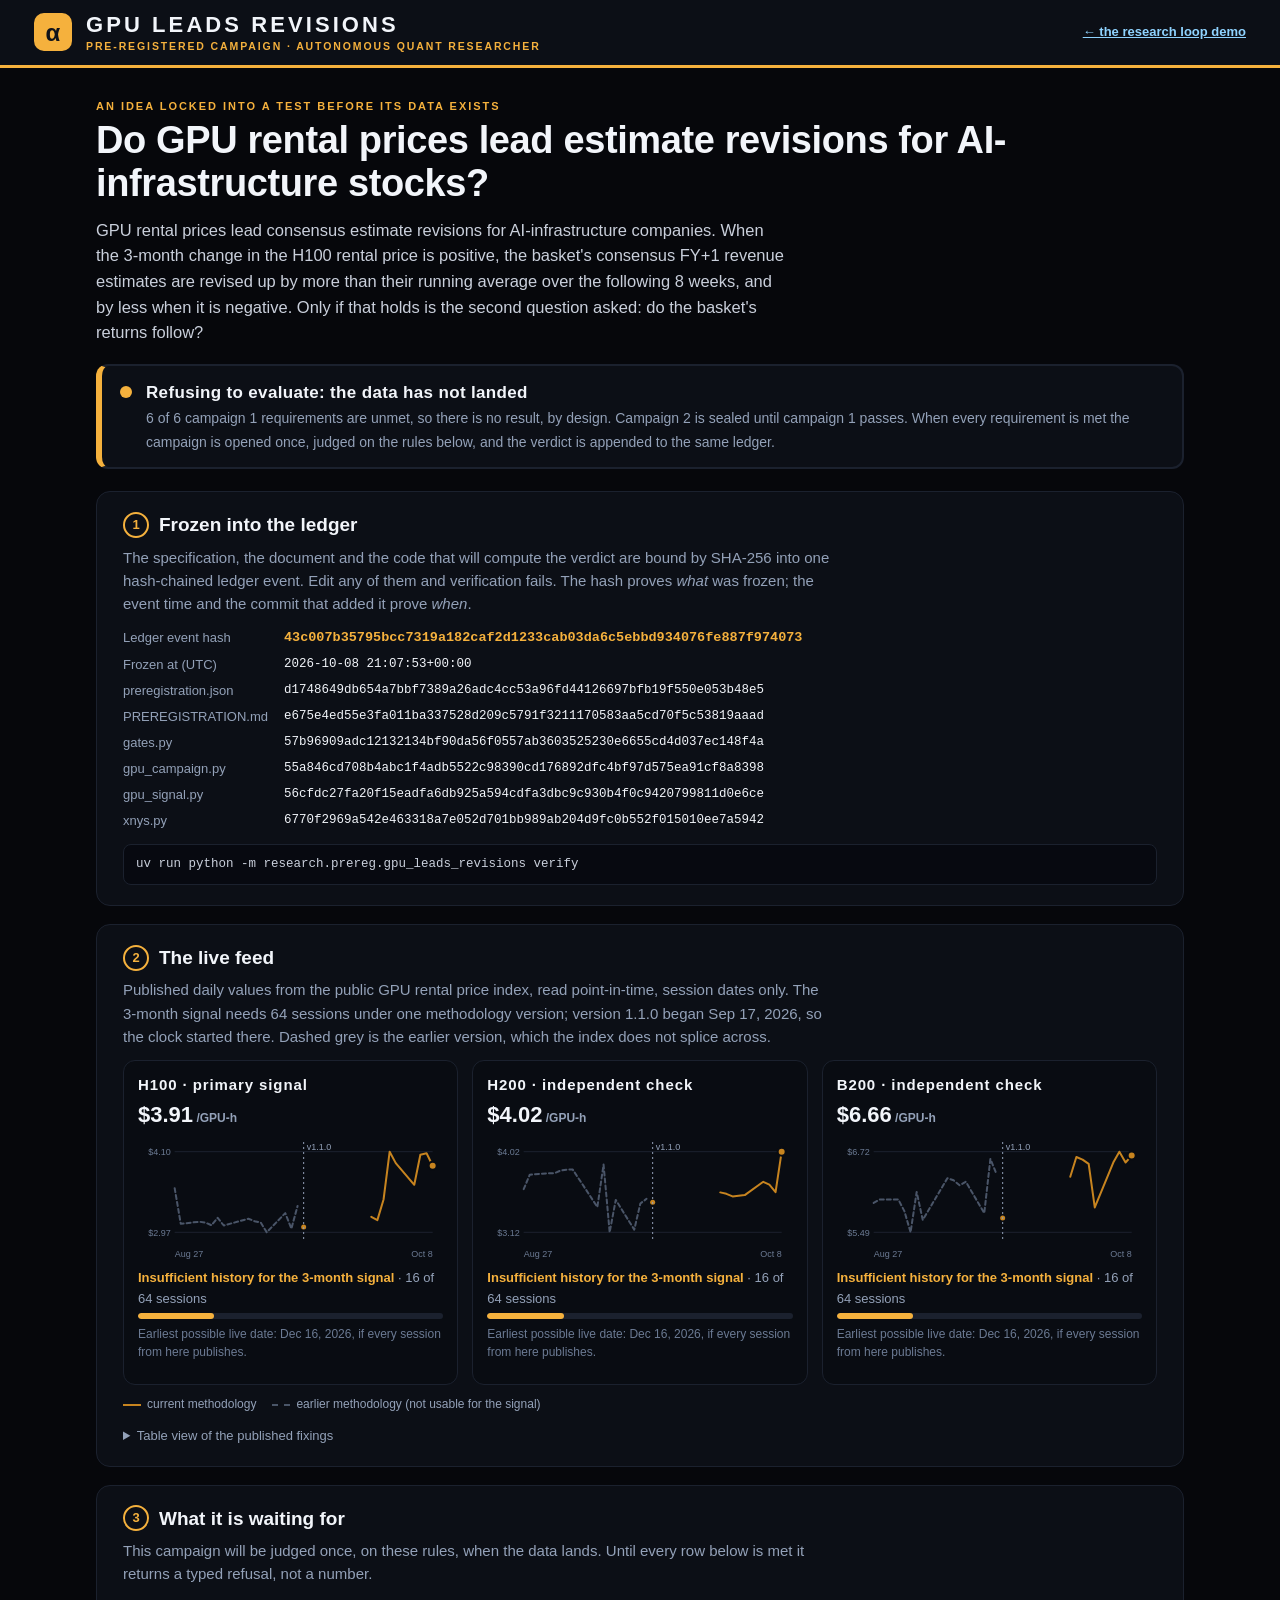
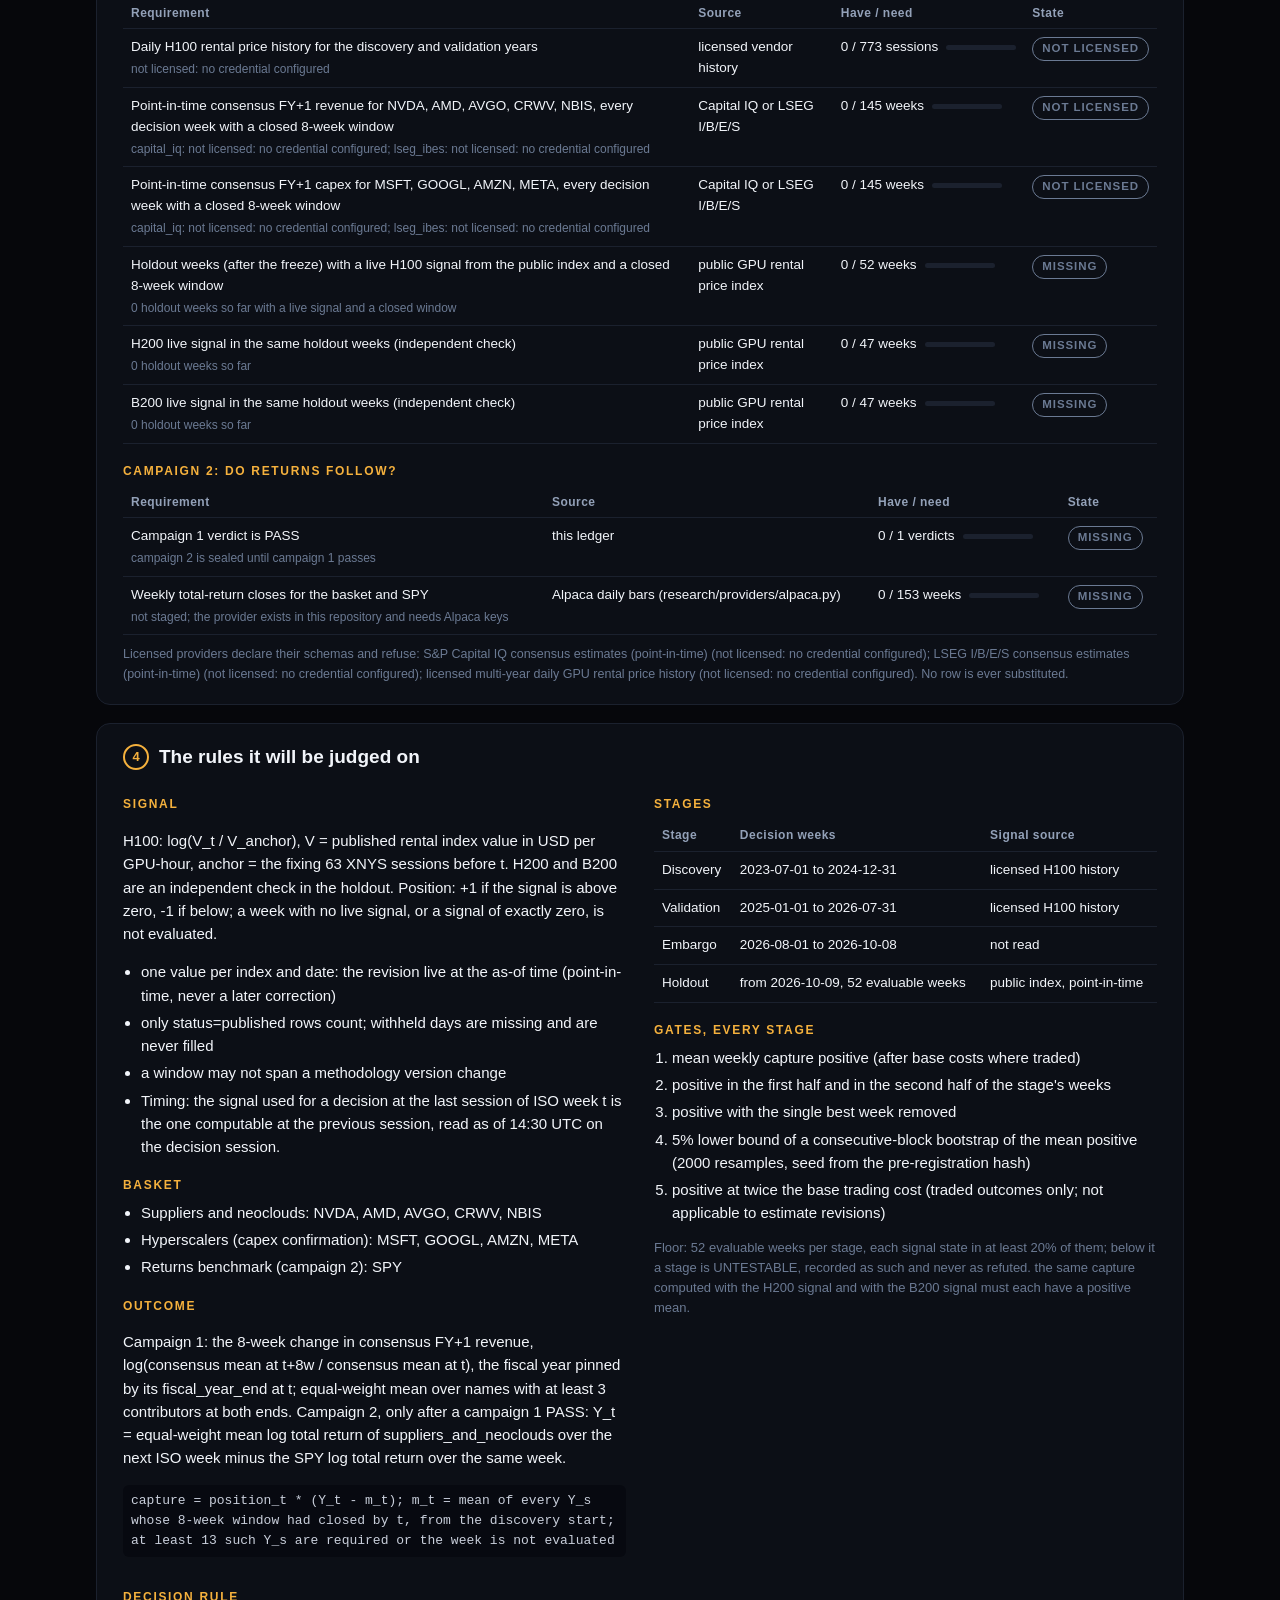
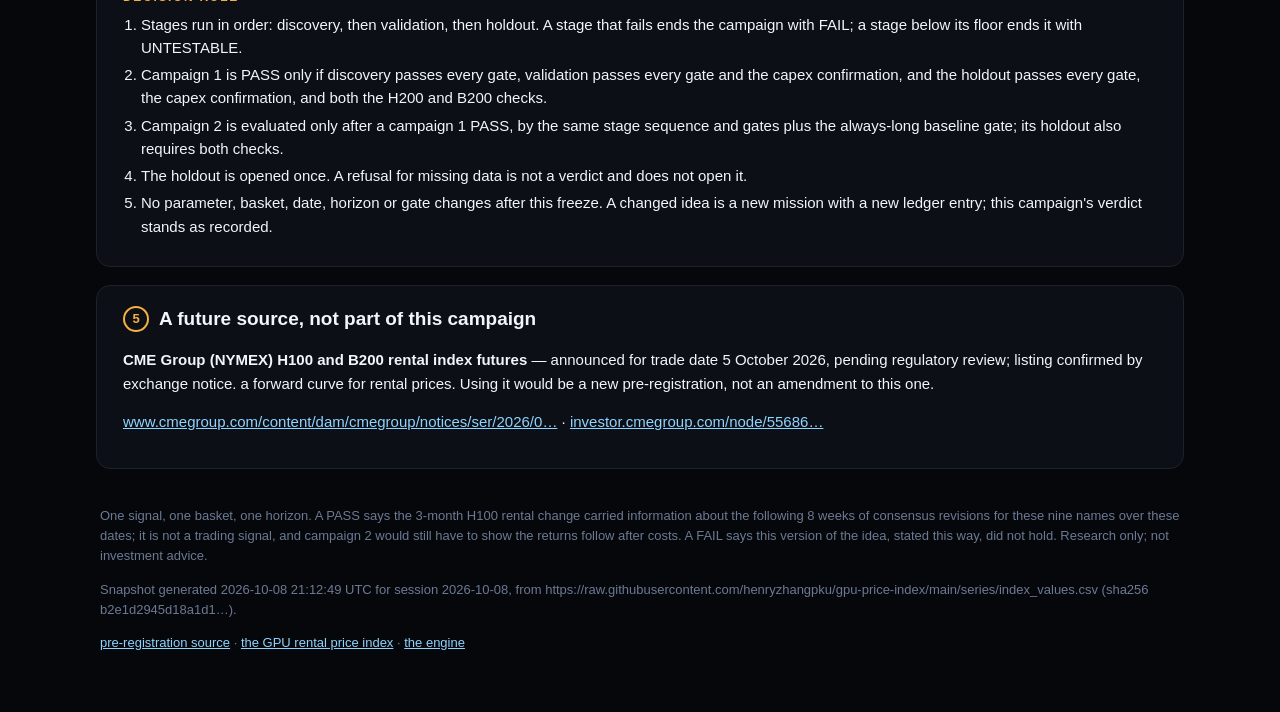
==== demo/gpu-campaign.html @ 66452ca9 "Demo: a page for the pre-registered gpu-leads-revisions campaign gpu-campaign.html shows the frozen " ====
<!doctype html>
<html lang="en">
<head>
  <meta charset="utf-8">
  <meta name="viewport" content="width=device-width, initial-scale=1">
  <title>GPU Leads Revisions</title>
  <meta name="description" content="A pre-registered research campaign: do GPU rental prices lead consensus estimate revisions? Locked into a hash-chained ledger before its data exists, fed live by a public GPU rental price index, judged once when the data lands.">
  <meta property="og:type" content="website">
  <meta property="og:title" content="GPU Leads Revisions: a pre-registered campaign">
  <meta property="og:description" content="An investment idea locked into an auditable test before its data exists, fed live by a public GPU rental price index. No results yet, by design.">
  <meta property="og:url" content="https://henryzhangpku.github.io/autonomous-quant-researcher/gpu-campaign.html">
  <link rel="icon" href="favicon.svg" type="image/svg+xml">
  <link rel="stylesheet" href="static/campaign.css">
  <script src="static/campaign.js" defer></script>
</head>
<body>
  <header class="cp-band">
    <div class="cp-mark" aria-hidden="true">α</div>
    <div class="cp-brand">
      <b>GPU LEADS REVISIONS</b>
      <span>PRE-REGISTERED CAMPAIGN · AUTONOMOUS QUANT RESEARCHER</span>
    </div>
    <a class="cp-back" href="./">← the research loop demo</a>
  </header>

  <main class="cp-main">
    <section class="cp-hero">
      <p class="cp-kicker">AN IDEA LOCKED INTO A TEST BEFORE ITS DATA EXISTS</p>
      <h1>Do GPU rental prices lead estimate revisions for AI-infrastructure stocks?</h1>
      <p class="cp-lede" id="cp-hypothesis"></p>
      <div class="cp-verdict" id="cp-verdict" role="status">
        <i aria-hidden="true"></i>
        <div>
          <b id="cp-verdict-title">Loading the snapshot…</b>
          <span id="cp-verdict-text"></span>
        </div>
      </div>
    </section>

    <section class="cp-panel" aria-labelledby="cp-ledger-h">
      <h2 id="cp-ledger-h"><span class="cp-step">1</span> Frozen into the ledger</h2>
      <p class="cp-note">The specification, the document and the code that will compute the verdict are
        bound by SHA-256 into one hash-chained ledger event. Edit any of them and verification fails.
        The hash proves <em>what</em> was frozen; the event time and the commit that added it prove <em>when</em>.</p>
      <dl class="cp-hashes" id="cp-hashes"></dl>
      <pre class="cp-cmd">uv run python -m research.prereg.gpu_leads_revisions verify</pre>
    </section>

    <section class="cp-panel" aria-labelledby="cp-feed-h">
      <h2 id="cp-feed-h"><span class="cp-step">2</span> The live feed</h2>
      <p class="cp-note" id="cp-feed-note"></p>
      <div class="cp-multiples" id="cp-multiples"></div>
      <details class="cp-table-toggle">
        <summary>Table view of the published fixings</summary>
        <div class="cp-scroll"><table class="cp-table" id="cp-fixings"></table></div>
      </details>
    </section>

    <section class="cp-panel" aria-labelledby="cp-req-h">
      <h2 id="cp-req-h"><span class="cp-step">3</span> What it is waiting for</h2>
      <p class="cp-note">This campaign will be judged once, on these rules, when the data lands. Until every
        row below is met it returns a typed refusal, not a number.</p>
      <div class="cp-scroll"><table class="cp-table cp-req" id="cp-requirements"></table></div>
      <h3>Campaign 2: do returns follow?</h3>
      <div class="cp-scroll"><table class="cp-table cp-req" id="cp-requirements-2"></table></div>
      <div class="cp-providers" id="cp-providers"></div>
    </section>

    <section class="cp-panel" aria-labelledby="cp-rules-h">
      <h2 id="cp-rules-h"><span class="cp-step">4</span> The rules it will be judged on</h2>
      <div class="cp-grid2">
        <div>
          <h3>Signal</h3>
          <p id="cp-signal"></p>
          <ul id="cp-signal-rules"></ul>
          <h3>Basket</h3>
          <ul id="cp-basket"></ul>
          <h3>Outcome</h3>
          <p id="cp-outcome"></p>
          <p id="cp-capture" class="cp-mono"></p>
        </div>
        <div>
          <h3>Stages</h3>
          <div class="cp-scroll"><table class="cp-table" id="cp-stages"></table></div>
          <h3>Gates, every stage</h3>
          <ol id="cp-gates"></ol>
          <p class="cp-fine" id="cp-floor"></p>
        </div>
      </div>
      <h3>Decision rule</h3>
      <ol id="cp-decision"></ol>
    </section>

    <section class="cp-panel" aria-labelledby="cp-future-h">
      <h2 id="cp-future-h"><span class="cp-step">5</span> A future source, not part of this campaign</h2>
      <div id="cp-future"></div>
    </section>

    <footer class="cp-foot">
      <p id="cp-cannot"></p>
      <p id="cp-generated"></p>
      <p><a href="https://github.com/henryzhangpku/autonomous-quant-researcher/tree/main/research/missions/gpu-leads-revisions">pre-registration source</a> ·
        <a href="https://github.com/henryzhangpku/gpu-price-index">the GPU rental price index</a> ·
        <a href="https://github.com/henryzhangpku/autonomous-quant-researcher">the engine</a></p>
    </footer>
  </main>
  <div class="cp-tip" id="cp-tip" role="tooltip" hidden></div>
</body>
</html>
---- demo/static/campaign.css ----
/*
 * The pre-registered campaign page. It shares the research board's palette
 * and type (broadcast.css) but is a document, not a stream graphic: it
 * scrolls, it is read at arm's length, and it works at phone width.
 */
:root {
  --bg: #06070b;
  --panel: #0c0f16;
  --line: #1b212e;
  --text: #f2f5fa;
  --dim: #93a1b8;
  --faint: #6b7a93;
  --accent: #f5b13d;     /* the lab's amber: chrome and emphasis */
  --series: #c7841f;     /* the data line: amber stepped into the dark-mode band */
  --prior: #4a5568;      /* fixings under an earlier methodology version */
  --good: #56c271;
  --bad: #e5544b;
  --cool: #5aa9e6;
  color-scheme: dark;
}
* { box-sizing: border-box; }
html, body { margin: 0; background: var(--bg); color: var(--text); }
body {
  font-family: "Inter", -apple-system, BlinkMacSystemFont, "Segoe UI", sans-serif;
  font-size: 15px; line-height: 1.55;
}
a { color: #8fd3ff; overflow-wrap: anywhere; }
code, .cp-mono, pre, .cp-hashes dd { font-family: ui-monospace, "Cascadia Mono", Consolas, monospace; }

.cp-band {
  display: flex; align-items: center; gap: 14px;
  padding: 12px clamp(16px, 3vw, 34px);
  background: var(--panel); border-bottom: 3px solid var(--accent);
  position: sticky; top: 0; z-index: 5;
}
.cp-mark {
  display: grid; place-items: center; width: 38px; height: 38px; flex: none;
  border-radius: 26%; background: var(--accent); color: #10131a; font-weight: 900; font-size: 24px;
}
.cp-brand { display: flex; flex-direction: column; min-width: 0; line-height: 1.15; margin-right: auto; }
.cp-brand b { font-size: clamp(15px, 2vw, 22px); font-weight: 900; letter-spacing: .14em; }
.cp-brand span { font-size: 10.5px; font-weight: 800; letter-spacing: .18em; color: var(--accent); margin-top: .3em; }
.cp-back { font-size: 13px; font-weight: 700; white-space: nowrap; }

.cp-main { max-width: 1120px; margin: 0 auto; padding: 22px 16px 40px; }
.cp-hero h1 { font-size: clamp(24px, 3.4vw, 38px); line-height: 1.15; margin: 4px 0 12px; letter-spacing: -0.01em; }
.cp-kicker { font-size: 11px; font-weight: 900; letter-spacing: .18em; color: var(--accent); margin: 8px 0 0; }
.cp-lede { color: #c9cfdb; font-size: 16.5px; max-width: 75ch; margin: 0 0 18px; }

.cp-verdict {
  display: flex; gap: 14px; align-items: flex-start;
  background: var(--panel); border: 2px solid var(--line); border-left: 6px solid var(--accent);
  border-radius: 12px; padding: 14px 18px; margin-bottom: 22px;
}
.cp-verdict i { width: 12px; height: 12px; border-radius: 50%; background: var(--accent); margin-top: 6px; flex: none;
  animation: cp-pulse 1.4s ease-in-out infinite; }
.cp-verdict b { display: block; font-size: 17px; font-weight: 900; letter-spacing: .02em; }
.cp-verdict span { color: var(--dim); font-size: 14px; }
@keyframes cp-pulse { 0%, 100% { opacity: .35; } 50% { opacity: 1; } }
@media (prefers-reduced-motion: reduce) { .cp-verdict i { animation: none; } }

.cp-panel {
  background: var(--panel); border: 1px solid var(--line); border-radius: 14px;
  padding: 18px clamp(14px, 2.4vw, 26px) 20px; margin-bottom: 18px;
}
.cp-panel h2 { font-size: 19px; margin: 0 0 6px; display: flex; align-items: center; gap: 10px; }
.cp-panel h3 { font-size: 12px; font-weight: 900; letter-spacing: .14em; text-transform: uppercase;
  color: var(--accent); margin: 18px 0 6px; }
.cp-step { display: inline-grid; place-items: center; width: 26px; height: 26px; border-radius: 50%;
  border: 2px solid var(--accent); color: var(--accent); font-size: 13px; font-weight: 900; flex: none; }
.cp-note { color: var(--dim); margin: 0 0 12px; max-width: 85ch; }
.cp-fine { color: var(--faint); font-size: 13px; }
.cp-panel ul, .cp-panel ol { margin: 4px 0 8px 1.2em; padding: 0; }
.cp-panel li + li { margin-top: 4px; }

.cp-hashes { display: grid; grid-template-columns: max-content minmax(0, 1fr); gap: 6px 16px; margin: 0 0 12px; }
.cp-hashes dt { color: var(--dim); font-size: 13px; }
.cp-hashes dd { margin: 0; font-size: 12.5px; overflow-wrap: anywhere; color: var(--text); }
.cp-hashes dd.cp-lead { color: var(--accent); font-weight: 700; font-size: 13.5px; }
.cp-cmd { background: #070910; border: 1px solid var(--line); border-radius: 8px; padding: 10px 12px;
  font-size: 12.5px; overflow-x: auto; margin: 0; color: #c9cfdb; }

.cp-multiples { display: grid; grid-template-columns: repeat(auto-fit, minmax(260px, 1fr)); gap: 14px; }
.cp-card { border: 1px solid var(--line); border-radius: 12px; padding: 12px 14px 10px; background: #090c12; }
.cp-card header { display: flex; flex-direction: column; gap: 2px; }
.cp-card header b { font-size: 15px; letter-spacing: .06em; }
.cp-card .cp-last { font-size: 22px; font-weight: 800; white-space: nowrap; }
.cp-card .cp-last small { font-size: 12px; color: var(--dim); font-weight: 600; }
.cp-card svg { display: block; width: 100%; height: 130px; touch-action: none; }
.cp-card .cp-status { font-size: 13px; color: var(--dim); margin: 6px 0 4px; }
.cp-card .cp-status b { color: var(--accent); }
.cp-progress { height: 6px; border-radius: 3px; background: var(--line); overflow: hidden; }
.cp-progress span { display: block; height: 100%; background: var(--accent); border-radius: 3px; }
.cp-card .cp-eta { font-size: 12px; color: var(--faint); margin-top: 6px; }
.cp-legend { display: flex; gap: 16px; flex-wrap: wrap; font-size: 12px; color: var(--dim); margin-top: 10px; }
.cp-legend i { display: inline-block; width: 18px; height: 0; border-top: 2px solid var(--series); vertical-align: middle; margin-right: 6px; }
.cp-legend i.prior { border-top: 2px dashed var(--prior); }

.cp-scroll { overflow-x: auto; }
.cp-table { width: 100%; border-collapse: collapse; font-size: 13.5px; }
.cp-table th { text-align: left; color: var(--dim); font-weight: 700; font-size: 12px; letter-spacing: .04em;
  border-bottom: 1px solid var(--line); padding: 6px 8px; }
.cp-table td { border-bottom: 1px solid var(--line); padding: 8px; vertical-align: top; }
.cp-table td.num { font-variant-numeric: tabular-nums; white-space: nowrap; }
.cp-req td:first-child { min-width: 220px; }
.cp-badge { display: inline-flex; align-items: center; gap: 6px; font-size: 11.5px; font-weight: 900;
  letter-spacing: .08em; border-radius: 999px; padding: 2px 9px; border: 1.5px solid currentColor; white-space: nowrap; }
.cp-badge.met { color: var(--good); }
.cp-badge.partial { color: var(--accent); }
.cp-badge.missing, .cp-badge.not_licensed { color: var(--faint); }
.cp-bar { display: inline-block; width: 70px; height: 5px; border-radius: 3px; background: var(--line);
  vertical-align: middle; margin-left: 8px; overflow: hidden; }
.cp-bar span { display: block; height: 100%; background: var(--accent); }
.cp-detail { display: block; color: var(--faint); font-size: 12px; margin-top: 2px; }
.cp-providers { font-size: 12.5px; color: var(--faint); margin-top: 10px; }
.cp-table-toggle { margin-top: 12px; color: var(--dim); font-size: 13px; }
.cp-table-toggle summary { cursor: pointer; }

.cp-grid2 { display: grid; grid-template-columns: repeat(auto-fit, minmax(300px, 1fr)); gap: 0 28px; }
.cp-mono { font-size: 13px; color: #c9cfdb; background: #070910; border-radius: 6px; padding: 6px 8px; }

.cp-foot { color: var(--faint); font-size: 13px; padding: 6px 4px; }
.cp-tip {
  position: fixed; z-index: 20; pointer-events: none; background: #11141c; color: var(--text);
  border: 1px solid rgba(255, 255, 255, .14); border-radius: 8px; padding: 6px 9px; font-size: 12.5px;
  box-shadow: 0 8px 24px rgba(0, 0, 0, .5);
}
.cp-tip b { font-size: 14px; display: block; }
.cp-tip span { color: var(--dim); }
@media (max-width: 560px) {
  .cp-back { display: none; }
  .cp-hashes { grid-template-columns: minmax(0, 1fr); }
  .cp-hashes dt { margin-top: 4px; }
}
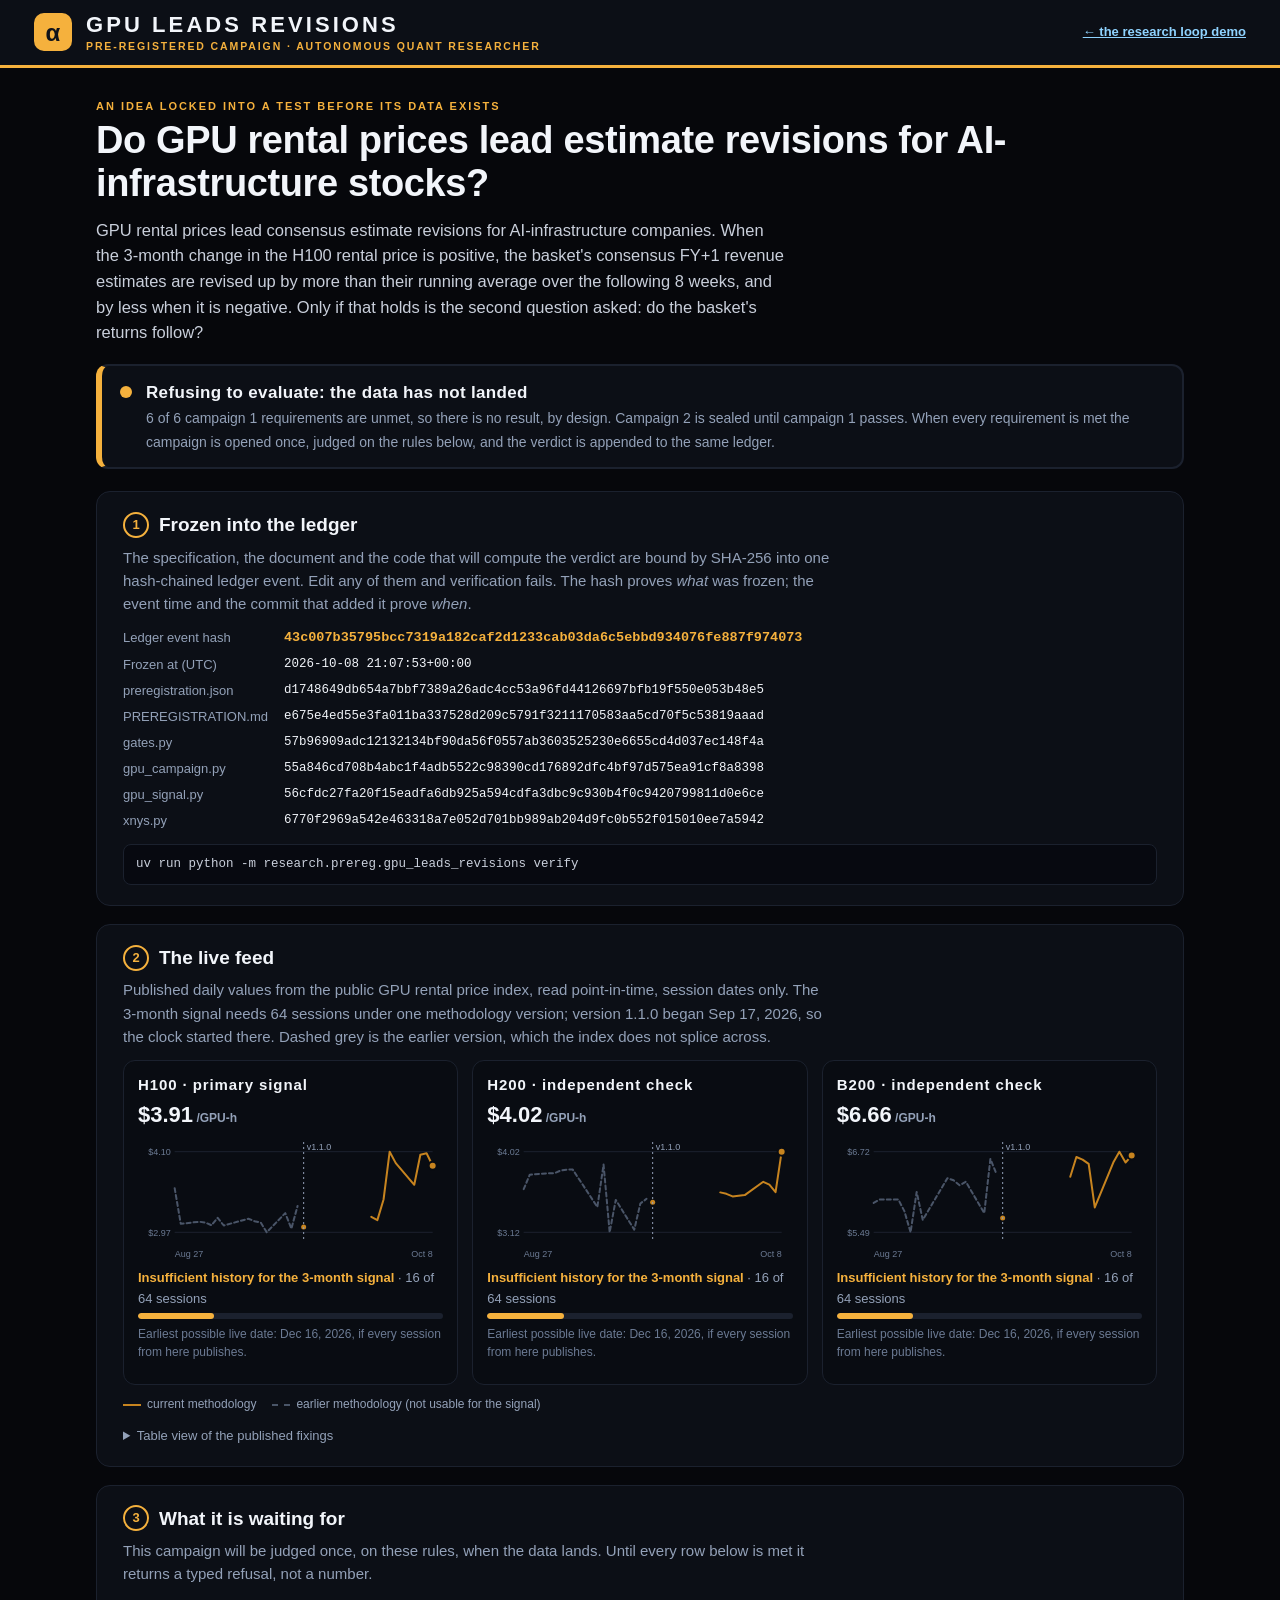
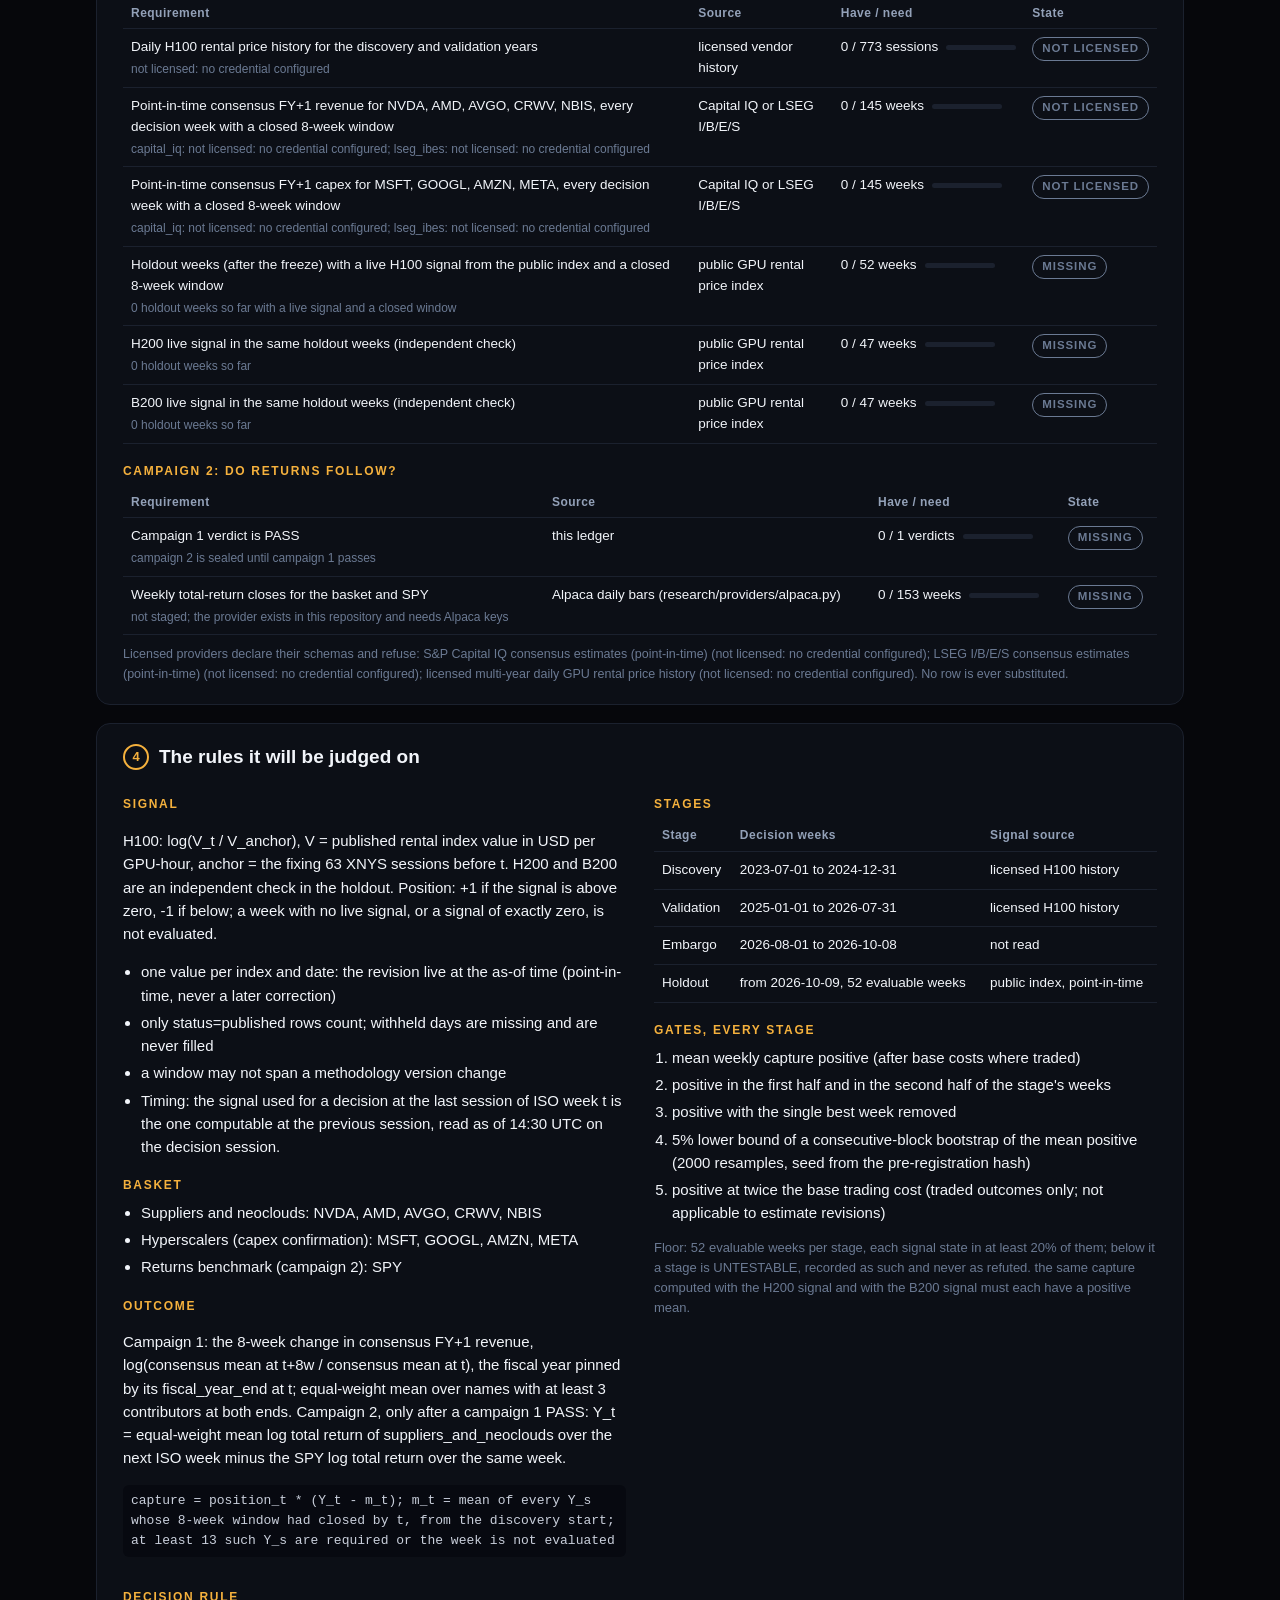
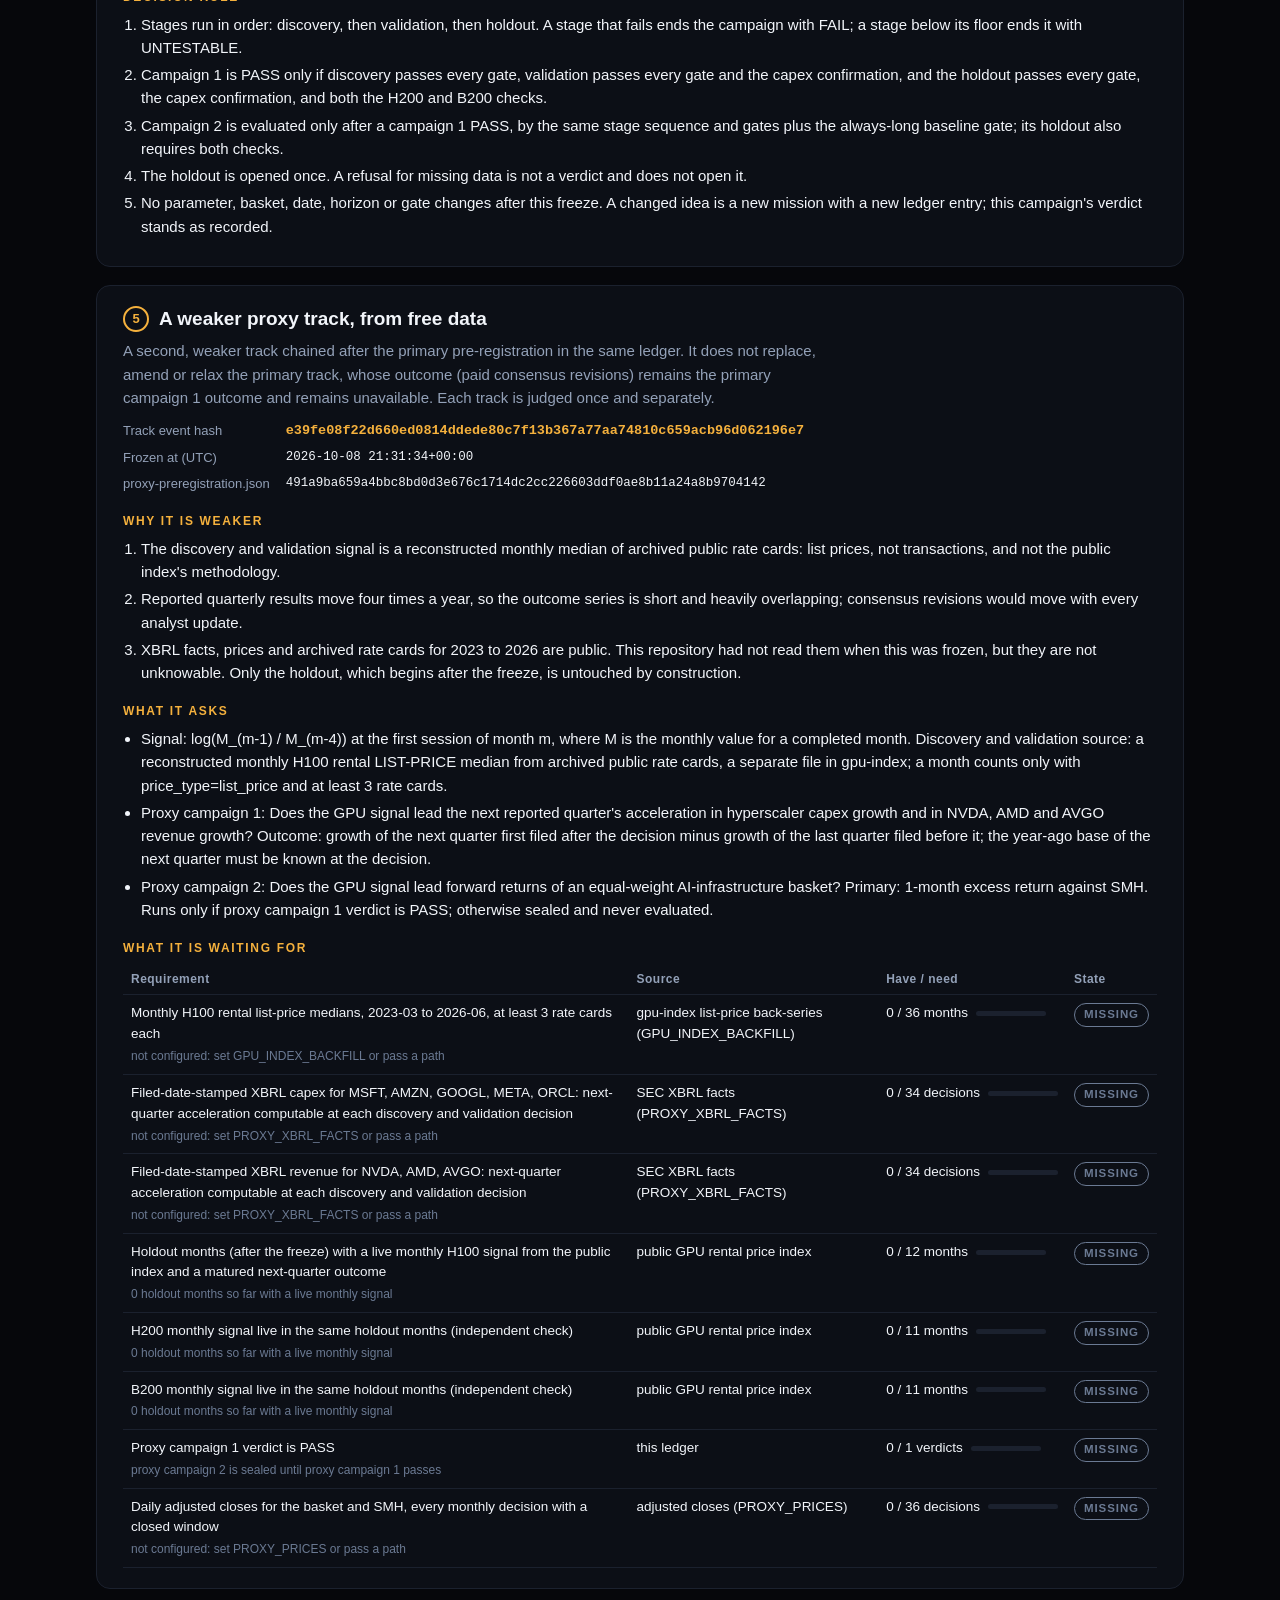
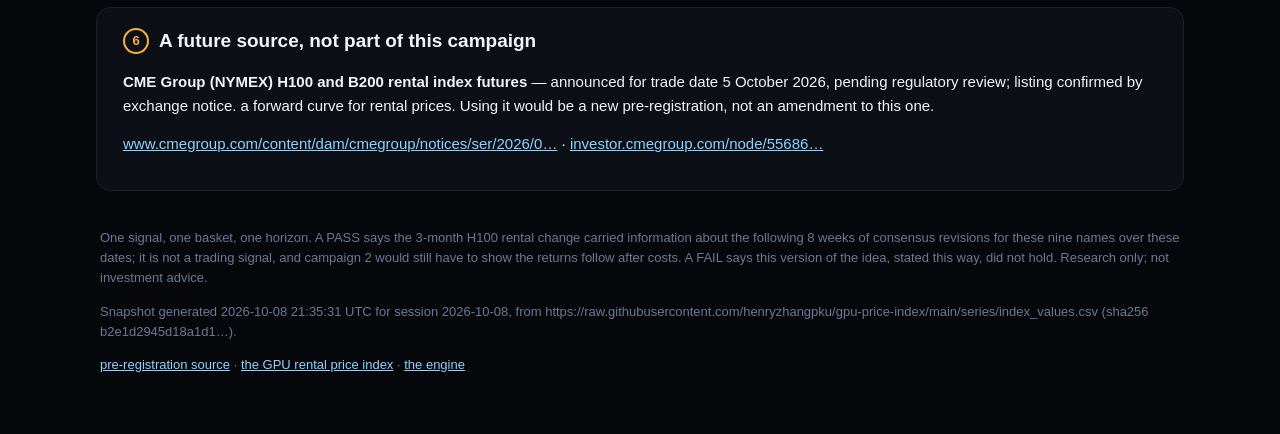
==== commit 90295650: "Demo and README: show the proxy track beside the primary one The page gains a section for the proxy " ====
--- a/demo/gpu-campaign.html
+++ b/demo/gpu-campaign.html
@@ -91,8 +91,20 @@
       <ol id="cp-decision"></ol>
     </section>
 
+    <section class="cp-panel" aria-labelledby="cp-proxy-h">
+      <h2 id="cp-proxy-h"><span class="cp-step">5</span> A weaker proxy track, from free data</h2>
+      <p class="cp-note" id="cp-proxy-relation"></p>
+      <dl class="cp-hashes" id="cp-proxy-hashes"></dl>
+      <h3>Why it is weaker</h3>
+      <ol id="cp-proxy-weaker"></ol>
+      <h3>What it asks</h3>
+      <ul id="cp-proxy-asks"></ul>
+      <h3>What it is waiting for</h3>
+      <div class="cp-scroll"><table class="cp-table cp-req" id="cp-proxy-requirements"></table></div>
+    </section>
+
     <section class="cp-panel" aria-labelledby="cp-future-h">
-      <h2 id="cp-future-h"><span class="cp-step">5</span> A future source, not part of this campaign</h2>
+      <h2 id="cp-future-h"><span class="cp-step">6</span> A future source, not part of this campaign</h2>
       <div id="cp-future"></div>
     </section>
 
